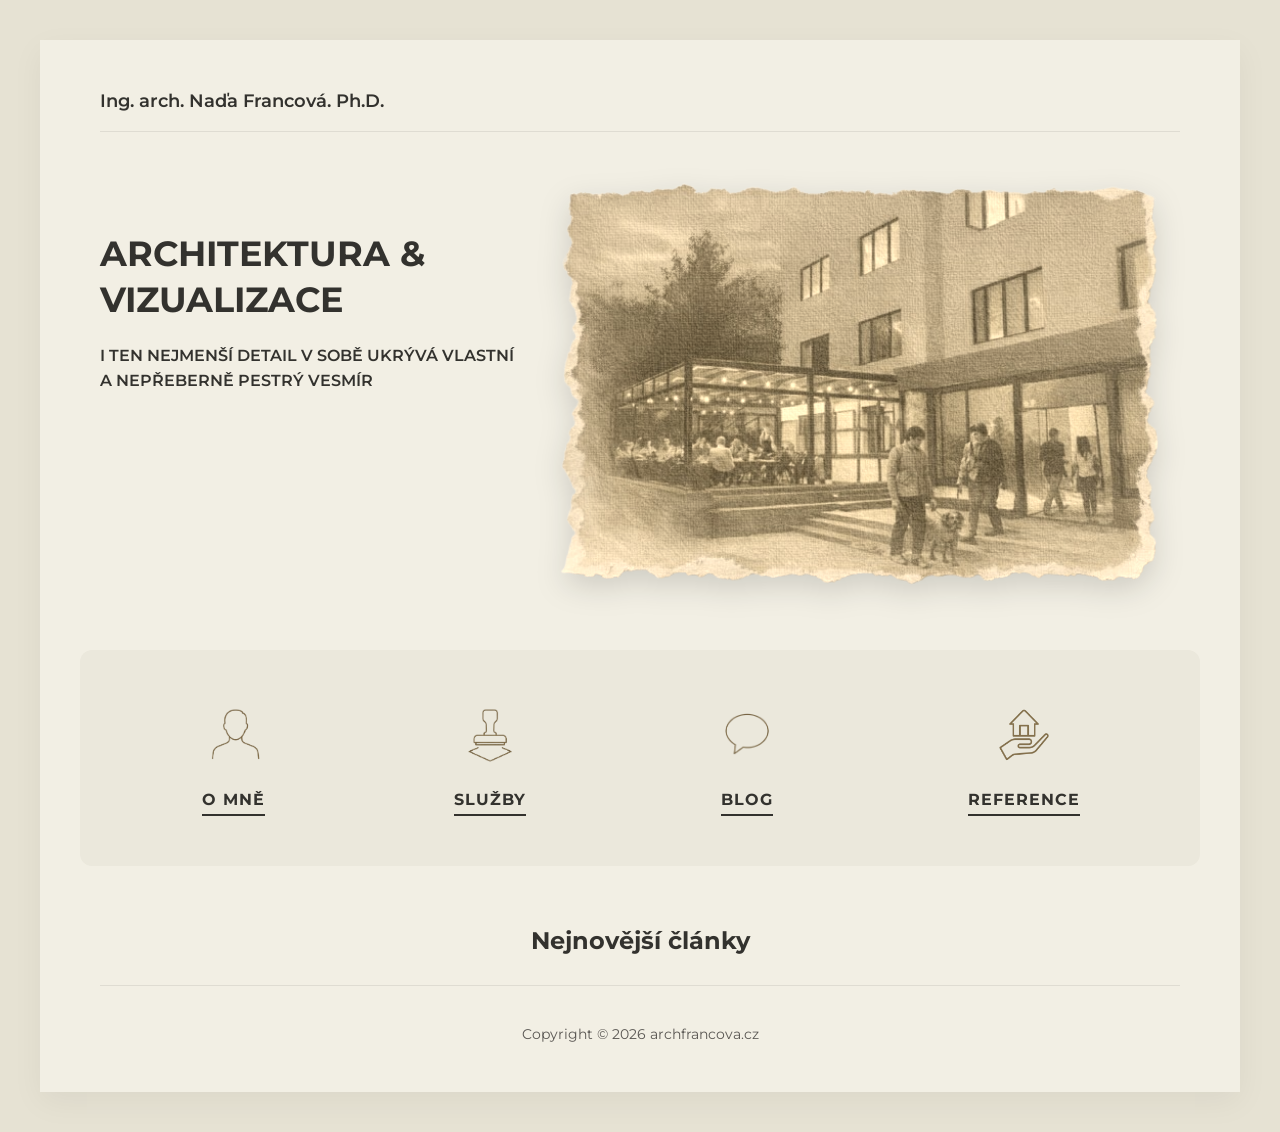
==== index.html @ e04a4243 "Update index.html" ====
<!DOCTYPE html>
<html lang="cs">
<head>
    <meta charset="UTF-8">
    <meta name="viewport" content="width=device-width, initial-scale=1.0">
    <title>Ing. arch. Naďa Francová. Ph.D.</title>
    <link rel="stylesheet" href="style.css">
    <script src="udrzba.js"></script>
    <script src="script.js" defer></script>
</head>
<body>
    <main class="container">
        <header class="top-header">
            <a href="index.html">Ing. arch. Naďa Francová. Ph.D.</a>
        </header>

        <section class="hero">
            <div class="hero-text">
                <h1>ARCHITEKTURA &<br>VIZUALIZACE</h1>
                <p>I TEN NEJMENŠÍ DETAIL V SOBĚ UKRÝVÁ VLASTNÍ A NEPŘEBERNĚ PESTRÝ VESMÍR</p>
            </div>
            <div class="hero-image">
                <img src="nahled.png" alt="Architektura Vizualizace">
            </div>
        </section>

        <div class="content-wrapper">
            <nav class="icon-nav-container" style="margin-bottom: 0;">
                <a href="o-mne.html" class="nav-item">
                    <img src="i1.png" alt="O mně">
                    <div class="nav-text">O MNĚ</div>
                </a>
                <a href="sluzby.html" class="nav-item">
                    <img src="i2.png" alt="Služby">
                    <div class="nav-text">SLUŽBY</div>
                </a>
                <a href="blog.html" class="nav-item">
                    <img src="i3.png" alt="Blog">
                    <div class="nav-text">BLOG</div>
                </a>
                <a href="reference.html" class="nav-item">
                    <img src="i4.png" alt="Reference">
                    <div class="nav-text">REFERENCE</div>
                </a>
            </nav>
        </div>

        <h2 style="text-align: center; margin-top: 60px; margin-bottom: 30px; font-size: 1.5rem;">Nejnovější články</h2>
        <div id="dynamic-blog-grid"></div>
        
        <footer>Copyright <a href="admin.html" class="stealth-link">©</a> 2026 archfrancova.cz</footer>
    </main>
</body>
</html>
---- style.css ----
@import url('https://fonts.googleapis.com/css2?family=Montserrat:wght@400;600;700&display=swap');

:root {
    --bg-outer: #e6e2d3;
    --bg-inner: #f2efe4;
    --bg-block: #ebe8dc;
    --text-main: #33322e;
    --text-muted: #5a5753;
    --line-color: #dfdcd2;
}

body {
    font-family: 'Montserrat', sans-serif;
    margin: 0;
    padding: 40px 20px;
    background-color: var(--bg-outer);
    color: var(--text-main);
    min-height: 100vh;
}

.container {
    max-width: 1200px;
    margin: 0 auto;
    background-color: var(--bg-inner);
    padding: 50px 60px;
    box-sizing: border-box;
    box-shadow: 0 10px 30px rgba(0,0,0,0.05);
    min-height: 90vh;
    display: flex;
    flex-direction: column;
}

.top-header {
    border-bottom: 1px solid var(--line-color);
    padding-bottom: 20px;
    margin-bottom: 50px;
}

.top-header a {
    text-decoration: none;
    color: var(--text-main);
    font-weight: 600;
    font-size: 1.1rem;
}

.hero {
    display: flex;
    align-items: flex-start;
    justify-content: space-between;
    gap: 40px;
    margin-bottom: 50px;
}

.hero-text {
    flex: 1;
    padding-top: 20px;
}

.hero-text h1 {
    font-size: 2.2rem;
    line-height: 1.3;
    margin-bottom: 20px;
    text-transform: uppercase;
    font-weight: 700;
}

.hero-text p {
    font-size: 1rem;
    line-height: 1.6;
    text-transform: uppercase;
    font-weight: 600;
}

.hero-image {
    flex: 1.5;
    display: flex;
    justify-content: flex-end;
}

.hero-image img {
    max-width: 100%;
    width: 100%;
    height: auto;
    display: block !important;
    filter: drop-shadow(0px 10px 15px rgba(0,0,0,0.15)) sepia(0.3);
}

.content-wrapper {
    background-color: var(--bg-block);
    border-radius: 12px;
    padding: 50px 40px;
    margin: 0 -20px; 
}

/* --- ZDE JE UPRAVENÝ BLOK PRO IKONY --- */
.icon-nav-container {
    display: flex;
    justify-content: space-between;
    gap: 20px;
    margin-bottom: 60px;
    flex-wrap: wrap; 
    padding: 0 80px; /* Tímto se vytvoří offset 80px od levého i pravého okraje bloku */
}

.nav-item {
    display: flex;
    flex-direction: column;
    align-items: center;
    text-decoration: none;
    color: var(--text-main);
    transition: opacity 0.2s ease;
}

.nav-item:hover {
    opacity: 0.7;
}

.nav-item img {
    height: 70px;
    width: auto;
    object-fit: contain;
    margin-bottom: 20px;
}

.nav-text {
    font-weight: 700;
    text-transform: uppercase;
    border-bottom: 2px solid var(--text-main);
    padding-bottom: 5px;
    letter-spacing: 1px;
    text-align: center;
}

.three-col-grid {
    display: grid;
    grid-template-columns: repeat(3, 1fr);
    gap: 40px;
    margin-bottom: 60px;
}

.post-card {
    display: flex;
    flex-direction: column;
    background: #ffffff;
    border: 1px solid var(--line-color);
    border-radius: 12px;
    overflow: hidden;
    box-shadow: 0 4px 15px rgba(0,0,0,0.03);
    transition: transform 0.2s ease, box-shadow 0.2s ease;
    padding: 10px;
}

.post-card:hover {
    transform: translateY(-5px);
    box-shadow: 0 10px 25px rgba(0,0,0,0.06);
}

.post-card-content {
    padding: 25px;
    display: flex;
    flex-direction: column;
    flex-grow: 1;
}

.blog-category {
    font-size: 0.8rem;
    font-weight: 700;
    text-transform: uppercase;
    color: var(--text-muted);
    margin-bottom: 10px;
}

.post-card-content h3 {
    margin: 0 0 15px 0;
    font-size: 1.3rem;
    line-height: 1.4;
}

.post-card-content h3 a {
    color: var(--text-main);
    text-decoration: none;
    transition: opacity 0.2s;
}

.post-card-content h3 a:hover {
    opacity: 0.7;
}

.blog-meta {
    font-size: 0.85rem;
    color: var(--text-muted);
    font-weight: 600;
    margin-bottom: 15px;
}

.post-card-content p {
    font-size: 0.95rem;
    line-height: 1.6;
    margin: 0;
    color: var(--text-main);
}

.page-text {
    line-height: 1.8;
    font-size: 1rem;
    color: var(--text-main);
    margin-bottom: 60px;
}

.page-text h3 {
    margin-top: 2rem;
    margin-bottom: 1rem;
    font-size: 1.2rem;
}

.page-text ul {
    padding-left: 20px;
}

#dynamic-article {
    line-height: 1.8;
    margin-bottom: 60px;
    max-width: 800px;
}

#dynamic-article h1 {
    font-size: 2.2rem;
    margin-bottom: 10px;
}

#dynamic-article .meta {
    color: var(--text-muted);
    font-weight: 600;
    margin-bottom: 30px;
}

#dynamic-article img {
    max-width: 100%;
    height: auto;
    border-radius: 8px;
    margin: 20px 0;
}

footer {
    text-align: center;
    padding-top: 40px;
    border-top: 1px solid var(--line-color);
    font-size: 0.85rem;
    color: var(--text-muted);
    margin-top: auto;
}

.stealth-link {
    color: inherit;
    text-decoration: none;
    cursor: text;
}

.login-box {
    max-width: 400px;
    margin: 4rem auto;
    text-align: center;
    background: #fff;
    padding: 2.5rem;
    border-radius: 8px;
    border: 1px solid var(--line-color);
}

.login-box input {
    width: 100%;
    padding: 12px;
    margin-bottom: 15px;
    box-sizing: border-box;
    border: 1px solid var(--line-color);
    border-radius: 4px;
    font-family: 'Montserrat', sans-serif;
}

.login-box button {
    width: 100%;
    padding: 12px;
    background: var(--text-main);
    color: white;
    border: none;
    border-radius: 4px;
    cursor: pointer;
    font-weight: 700;
    font-family: 'Montserrat', sans-serif;
}

.admin-header {
    display: flex;
    justify-content: space-between;
    align-items: center;
    margin-bottom: 2rem;
}

.admin-header button {
    padding: 10px 20px;
    background: transparent;
    border: 1px solid var(--text-main);
    color: var(--text-main);
    border-radius: 4px;
    cursor: pointer;
    font-weight: 600;
}

.admin-tabs {
    display: flex;
    gap: 15px;
    margin-bottom: 2rem;
    border-bottom: 1px solid var(--line-color);
    padding-bottom: 10px;
}

.tab-btn {
    background: transparent;
    color: var(--text-muted);
    border: none;
    font-weight: 700;
    cursor: pointer;
    padding: 10px 15px;
    text-transform: uppercase;
    font-family: 'Montserrat', sans-serif;
}

.tab-btn.active-tab {
    color: var(--text-main);
    border-bottom: 3px solid var(--text-main);
}

.admin-list-item {
    display: flex;
    justify-content: space-between;
    align-items: center;
    background: white;
    padding: 15px 20px;
    margin-bottom: 10px;
    border-radius: 6px;
    border: 1px solid var(--line-color);
}

.admin-list-item button {
    background: #ef4444;
    color: white;
    border: none;
    padding: 8px 15px;
    border-radius: 4px;
    cursor: pointer;
    font-weight: 600;
}

.admin-form input {
    width: 100%;
    padding: 12px;
    margin-bottom: 15px;
    box-sizing: border-box;
    border: 1px solid var(--line-color);
    border-radius: 4px;
    font-family: 'Montserrat', sans-serif;
}

.admin-form button {
    width: 100%;
    padding: 15px;
    background: #10b981;
    color: white;
    border: none;
    border-radius: 4px;
    cursor: pointer;
    margin-top: 15px;
    font-weight: 700;
    font-family: 'Montserrat', sans-serif;
}

.editor-wrap { background: white; border-radius: 4px; }
#editor-container { height: 500px; border-bottom-left-radius: 4px; border-bottom-right-radius: 4px;}
.ql-toolbar.ql-snow { background: #fff; border-color: var(--line-color) !important; border-top-left-radius: 4px; border-top-right-radius: 4px;}
.ql-container.ql-snow { border-color: var(--line-color) !important; font-family: 'Montserrat', sans-serif !important; font-size: 1rem !important;}
.tracker-iframe { width: 100%; height: 850px; border: 1px solid var(--line-color); border-radius: 8px; background: #fff; }

@media (max-width: 900px) {
    .container { padding: 30px 20px; }
    .hero { flex-direction: column; }
    .hero-image { order: -1; }
    /* Upraveno chování ikon pro mobily - zrušení velkého offsetu, aby se vešly */
    .icon-nav-container { padding: 0 10px; gap: 30px; justify-content: space-around; }
    .three-col-grid { grid-template-columns: 1fr; }
    .content-wrapper { padding: 30px 20px; }
}

.pagination {
    display: flex;
    justify-content: center;
    gap: 10px;
    margin-top: 50px;
    grid-column: 1 / -1;
}

.page-btn {
    padding: 10px 16px;
    border: 1px solid var(--text-main);
    background: transparent;
    color: var(--text-main);
    cursor: pointer;
    font-weight: 700;
    font-family: 'Montserrat', sans-serif;
    border-radius: 4px;
    transition: 0.3s;
}

.page-btn:hover, .page-btn.active {
    background: var(--text-main);
    color: white;
}

.btn-primary {
    display: inline-block;
    padding: 12px 24px;
    background: var(--text-main);
    color: white;
    text-decoration: none;
    font-weight: 700;
    border-radius: 4px;
    transition: 0.3s;
    text-transform: uppercase;
    font-size: 0.9rem;
}

.btn-primary:hover {
    background: var(--text-muted);
}
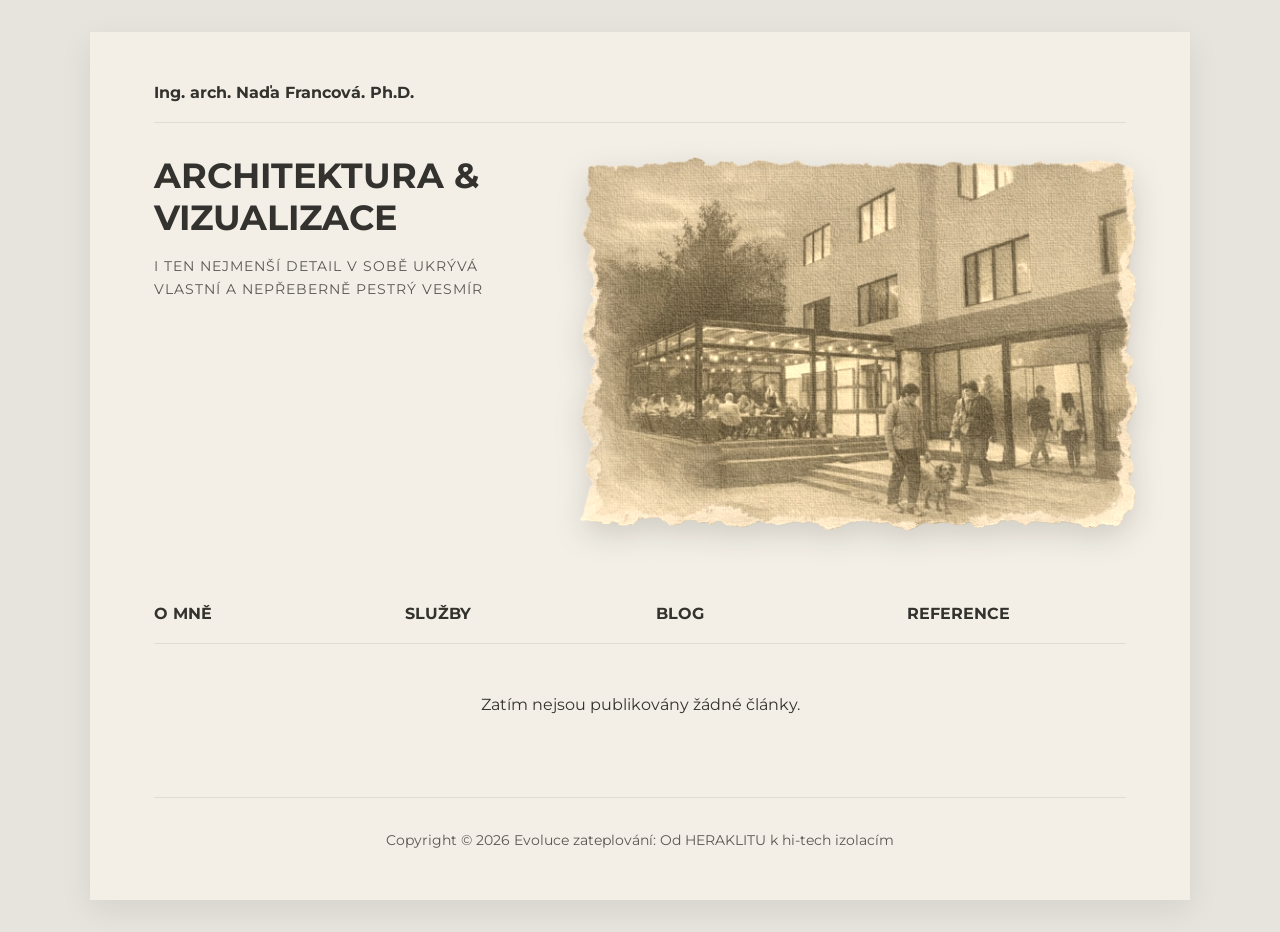
==== commit bfb7fa4c: "Refactor index.html structure and update footer" ====
--- a/index.html
+++ b/index.html
@@ -5,50 +5,42 @@
     <meta name="viewport" content="width=device-width, initial-scale=1.0">
     <title>Ing. arch. Naďa Francová. Ph.D.</title>
     <link rel="stylesheet" href="style.css">
-    <script src="udrzba.js"></script>
     <script src="script.js" defer></script>
 </head>
 <body>
     <main class="container">
-        <header class="top-header">
-            <a href="index.html">Ing. arch. Naďa Francová. Ph.D.</a>
-        </header>
+        <div class="inner-content">
+            <header class="top-header">
+                <a href="index.html">Ing. arch. Naďa Francová. Ph.D.</a>
+            </header>
 
-        <section class="hero">
-            <div class="hero-text">
-                <h1>ARCHITEKTURA &<br>VIZUALIZACE</h1>
-                <p>I TEN NEJMENŠÍ DETAIL V SOBĚ UKRÝVÁ VLASTNÍ A NEPŘEBERNĚ PESTRÝ VESMÍR</p>
-            </div>
-            <div class="hero-image">
-                <img src="nahled.png" alt="Architektura Vizualizace">
-            </div>
-        </section>
+            <section class="hero">
+                <div class="hero-text">
+                    <h1>ARCHITEKTURA &<br>VIZUALIZACE</h1>
+                    <p>I TEN NEJMENŠÍ DETAIL V SOBĚ UKRÝVÁ VLASTNÍ A NEPŘEBERNĚ PESTRÝ VESMÍR</p>
+                </div>
+                <div class="hero-image">
+                    <img src="nahled.png" alt="Architektura Vizualizace">
+                </div>
+            </section>
+        </div>
 
         <div class="content-wrapper">
-            <nav class="icon-nav-container" style="margin-bottom: 0;">
-                <a href="o-mne.html" class="nav-item">
-                    <img src="i1.png" alt="O mně">
-                    <div class="nav-text">O MNĚ</div>
-                </a>
-                <a href="sluzby.html" class="nav-item">
-                    <img src="i2.png" alt="Služby">
-                    <div class="nav-text">SLUŽBY</div>
-                </a>
-                <a href="blog.html" class="nav-item">
-                    <img src="i3.png" alt="Blog">
-                    <div class="nav-text">BLOG</div>
-                </a>
-                <a href="reference.html" class="nav-item">
-                    <img src="i4.png" alt="Reference">
-                    <div class="nav-text">REFERENCE</div>
-                </a>
+            <nav class="four-col-grid">
+                <div class="nav-item"><a href="o-mne.html">O MNĚ</a></div>
+                <div class="nav-item"><a href="sluzby.html">SLUŽBY</a></div>
+                <div class="nav-item"><a href="blog.html">BLOG</a></div>
+                <div class="nav-item"><a href="reference.html">REFERENCE</a></div>
             </nav>
+
+            <div id="index-blog-grid" class="four-col-grid blog-posts">
+                <!-- Dynamicky plněno Javascriptem (4 sloupce, bez fotek) -->
+            </div>
         </div>
 
-        <h2 style="text-align: center; margin-top: 60px; margin-bottom: 30px; font-size: 1.5rem;">Nejnovější články</h2>
-        <div id="dynamic-blog-grid"></div>
-        
-        <footer>Copyright <a href="admin.html" class="stealth-link">©</a> 2026 archfrancova.cz</footer>
+        <footer>
+            Copyright <a href="admin.html" class="stealth-link">©</a> 2026 Evoluce zateplování: Od HERAKLITU k hi-tech izolacím
+        </footer>
     </main>
 </body>
 </html>
--- a/style.css
+++ b/style.css
@@ -1,432 +1,212 @@
-@import url('https://fonts.googleapis.com/css2?family=Montserrat:wght@400;600;700&display=swap');
+@import url('https://fonts.googleapis.com/css2?family=Montserrat:wght@400;700&display=swap');
 
 :root {
-    --bg-outer: #e6e2d3;
-    --bg-inner: #f2efe4;
-    --bg-block: #ebe8dc;
+    --bg-outer: #e6e4dc;
+    --bg-inner: #f3efe6;
     --text-main: #33322e;
-    --text-muted: #5a5753;
+    --text-light: #5a5753;
     --line-color: #dfdcd2;
 }
+
+* { box-sizing: border-box; }
 
 body {
     font-family: 'Montserrat', sans-serif;
+    background: var(--bg-outer);
+    color: var(--text-main);
     margin: 0;
-    padding: 40px 20px;
-    background-color: var(--bg-outer);
-    color: var(--text-main);
-    min-height: 100vh;
+    padding: 2rem;
+    line-height: 1.6;
 }
 
 .container {
-    max-width: 1200px;
+    max-width: 1100px;
     margin: 0 auto;
-    background-color: var(--bg-inner);
-    padding: 50px 60px;
-    box-sizing: border-box;
-    box-shadow: 0 10px 30px rgba(0,0,0,0.05);
-    min-height: 90vh;
-    display: flex;
-    flex-direction: column;
+    background: var(--bg-inner);
+    padding: 3rem 4rem 1rem 4rem;
+    box-shadow: 0 10px 30px rgba(0,0,0,0.08);
+    animation: fadeIn 0.7s cubic-bezier(0.2, 0.8, 0.2, 1) forwards;
+}
+
+@keyframes fadeIn {
+    from { opacity: 0; transform: translateY(10px); filter: blur(3px); }
+    to { opacity: 1; transform: translateY(0); filter: blur(0); }
 }
 
 .top-header {
     border-bottom: 1px solid var(--line-color);
-    padding-bottom: 20px;
-    margin-bottom: 50px;
-}
-
+    padding-bottom: 1rem;
+    margin-bottom: 2rem;
+}
 .top-header a {
     text-decoration: none;
     color: var(--text-main);
-    font-weight: 600;
-    font-size: 1.1rem;
+    font-weight: 700;
 }
 
 .hero {
     display: flex;
-    align-items: flex-start;
-    justify-content: space-between;
-    gap: 40px;
-    margin-bottom: 50px;
-}
-
-.hero-text {
-    flex: 1;
-    padding-top: 20px;
-}
-
-.hero-text h1 {
-    font-size: 2.2rem;
-    line-height: 1.3;
-    margin-bottom: 20px;
-    text-transform: uppercase;
-    font-weight: 700;
-}
-
-.hero-text p {
-    font-size: 1rem;
-    line-height: 1.6;
-    text-transform: uppercase;
-    font-weight: 600;
-}
-
-.hero-image {
-    flex: 1.5;
-    display: flex;
-    justify-content: flex-end;
-}
-
+    gap: 2rem;
+    margin-bottom: 3rem;
+}
+.hero-text { flex: 0 0 40%; }
+.hero-text h1 { font-size: 2.2rem; margin: 0 0 1rem 0; line-height: 1.2; }
+.hero-text p { font-size: 0.9rem; letter-spacing: 1px; color: var(--text-light); }
+.hero-image { flex: 0 0 60%; }
 .hero-image img {
-    max-width: 100%;
     width: 100%;
-    height: auto;
-    display: block !important;
     filter: drop-shadow(0px 10px 15px rgba(0,0,0,0.15)) sepia(0.3);
 }
 
-.content-wrapper {
-    background-color: var(--bg-block);
-    border-radius: 12px;
-    padding: 50px 40px;
-    margin: 0 -20px; 
-}
-
-/* --- ZDE JE UPRAVENÝ BLOK PRO IKONY --- */
-.icon-nav-container {
-    display: flex;
-    justify-content: space-between;
-    gap: 20px;
-    margin-bottom: 60px;
-    flex-wrap: wrap; 
-    padding: 0 80px; /* Tímto se vytvoří offset 80px od levého i pravého okraje bloku */
-}
-
-.nav-item {
-    display: flex;
-    flex-direction: column;
-    align-items: center;
+/* Mřížka pro DOMOVSKOU STRÁNKU (index.html) - 4 sloupce */
+.four-col-grid {
+    display: grid;
+    grid-template-columns: repeat(4, 1fr);
+    gap: 2rem;
+    border-bottom: 1px solid var(--line-color);
+    padding-bottom: 1rem;
+    margin-bottom: 2rem;
+}
+#index-blog-grid {
+    border: none;
+}
+
+.nav-item a {
     text-decoration: none;
     color: var(--text-main);
-    transition: opacity 0.2s ease;
-}
-
-.nav-item:hover {
-    opacity: 0.7;
-}
-
-.nav-item img {
-    height: 70px;
-    width: auto;
-    object-fit: contain;
-    margin-bottom: 20px;
-}
-
-.nav-text {
     font-weight: 700;
     text-transform: uppercase;
+}
+.nav-item a.active {
     border-bottom: 2px solid var(--text-main);
-    padding-bottom: 5px;
-    letter-spacing: 1px;
-    text-align: center;
-}
-
+    padding-bottom: 0.3rem;
+}
+
+/* Mřížka pro BLOG STRÁNKU (blog.html) - 3 sloupce x 2 řádky */
 .three-col-grid {
     display: grid;
     grid-template-columns: repeat(3, 1fr);
-    gap: 40px;
-    margin-bottom: 60px;
-}
-
-.post-card {
-    display: flex;
-    flex-direction: column;
-    background: #ffffff;
-    border: 1px solid var(--line-color);
-    border-radius: 12px;
-    overflow: hidden;
-    box-shadow: 0 4px 15px rgba(0,0,0,0.03);
-    transition: transform 0.2s ease, box-shadow 0.2s ease;
-    padding: 10px;
-}
-
-.post-card:hover {
-    transform: translateY(-5px);
-    box-shadow: 0 10px 25px rgba(0,0,0,0.06);
-}
-
-.post-card-content {
-    padding: 25px;
-    display: flex;
-    flex-direction: column;
-    flex-grow: 1;
-}
-
-.blog-category {
-    font-size: 0.8rem;
-    font-weight: 700;
-    text-transform: uppercase;
-    color: var(--text-muted);
-    margin-bottom: 10px;
-}
-
-.post-card-content h3 {
-    margin: 0 0 15px 0;
-    font-size: 1.3rem;
-    line-height: 1.4;
-}
-
-.post-card-content h3 a {
-    color: var(--text-main);
-    text-decoration: none;
-    transition: opacity 0.2s;
-}
-
-.post-card-content h3 a:hover {
-    opacity: 0.7;
-}
-
-.blog-meta {
-    font-size: 0.85rem;
-    color: var(--text-muted);
-    font-weight: 600;
-    margin-bottom: 15px;
-}
-
-.post-card-content p {
-    font-size: 0.95rem;
-    line-height: 1.6;
-    margin: 0;
-    color: var(--text-main);
-}
-
-.page-text {
-    line-height: 1.8;
-    font-size: 1rem;
-    color: var(--text-main);
-    margin-bottom: 60px;
-}
-
-.page-text h3 {
-    margin-top: 2rem;
+    gap: 3rem 2rem;
+    align-items: start;
+}
+
+/* Obrázek v mřížce u blogu */
+.blog-thumb {
+    width: 100%;
+    height: 200px;
+    object-fit: cover;
     margin-bottom: 1rem;
-    font-size: 1.2rem;
-}
-
-.page-text ul {
-    padding-left: 20px;
-}
-
-#dynamic-article {
-    line-height: 1.8;
-    margin-bottom: 60px;
-    max-width: 800px;
-}
-
-#dynamic-article h1 {
-    font-size: 2.2rem;
-    margin-bottom: 10px;
-}
-
-#dynamic-article .meta {
-    color: var(--text-muted);
-    font-weight: 600;
-    margin-bottom: 30px;
-}
-
-#dynamic-article img {
-    max-width: 100%;
-    height: auto;
-    border-radius: 8px;
-    margin: 20px 0;
-}
-
-footer {
-    text-align: center;
-    padding-top: 40px;
-    border-top: 1px solid var(--line-color);
-    font-size: 0.85rem;
-    color: var(--text-muted);
-    margin-top: auto;
-}
-
-.stealth-link {
-    color: inherit;
-    text-decoration: none;
-    cursor: text;
-}
-
-.login-box {
-    max-width: 400px;
-    margin: 4rem auto;
-    text-align: center;
-    background: #fff;
-    padding: 2.5rem;
-    border-radius: 8px;
-    border: 1px solid var(--line-color);
-}
-
-.login-box input {
-    width: 100%;
-    padding: 12px;
-    margin-bottom: 15px;
-    box-sizing: border-box;
-    border: 1px solid var(--line-color);
-    border-radius: 4px;
-    font-family: 'Montserrat', sans-serif;
-}
-
-.login-box button {
-    width: 100%;
-    padding: 12px;
-    background: var(--text-main);
-    color: white;
-    border: none;
-    border-radius: 4px;
-    cursor: pointer;
-    font-weight: 700;
-    font-family: 'Montserrat', sans-serif;
-}
-
-.admin-header {
-    display: flex;
-    justify-content: space-between;
-    align-items: center;
-    margin-bottom: 2rem;
-}
-
-.admin-header button {
-    padding: 10px 20px;
-    background: transparent;
-    border: 1px solid var(--text-main);
-    color: var(--text-main);
-    border-radius: 4px;
-    cursor: pointer;
-    font-weight: 600;
-}
-
-.admin-tabs {
-    display: flex;
-    gap: 15px;
-    margin-bottom: 2rem;
-    border-bottom: 1px solid var(--line-color);
-    padding-bottom: 10px;
-}
-
-.tab-btn {
-    background: transparent;
-    color: var(--text-muted);
-    border: none;
-    font-weight: 700;
-    cursor: pointer;
-    padding: 10px 15px;
-    text-transform: uppercase;
-    font-family: 'Montserrat', sans-serif;
-}
-
-.tab-btn.active-tab {
-    color: var(--text-main);
-    border-bottom: 3px solid var(--text-main);
-}
-
-.admin-list-item {
-    display: flex;
-    justify-content: space-between;
-    align-items: center;
-    background: white;
-    padding: 15px 20px;
-    margin-bottom: 10px;
-    border-radius: 6px;
-    border: 1px solid var(--line-color);
-}
-
-.admin-list-item button {
-    background: #ef4444;
-    color: white;
-    border: none;
-    padding: 8px 15px;
-    border-radius: 4px;
-    cursor: pointer;
-    font-weight: 600;
-}
-
-.admin-form input {
-    width: 100%;
-    padding: 12px;
-    margin-bottom: 15px;
-    box-sizing: border-box;
-    border: 1px solid var(--line-color);
-    border-radius: 4px;
-    font-family: 'Montserrat', sans-serif;
-}
-
-.admin-form button {
-    width: 100%;
-    padding: 15px;
-    background: #10b981;
-    color: white;
-    border: none;
-    border-radius: 4px;
-    cursor: pointer;
-    margin-top: 15px;
-    font-weight: 700;
-    font-family: 'Montserrat', sans-serif;
-}
-
-.editor-wrap { background: white; border-radius: 4px; }
-#editor-container { height: 500px; border-bottom-left-radius: 4px; border-bottom-right-radius: 4px;}
-.ql-toolbar.ql-snow { background: #fff; border-color: var(--line-color) !important; border-top-left-radius: 4px; border-top-right-radius: 4px;}
-.ql-container.ql-snow { border-color: var(--line-color) !important; font-family: 'Montserrat', sans-serif !important; font-size: 1rem !important;}
-.tracker-iframe { width: 100%; height: 850px; border: 1px solid var(--line-color); border-radius: 8px; background: #fff; }
-
-@media (max-width: 900px) {
-    .container { padding: 30px 20px; }
-    .hero { flex-direction: column; }
-    .hero-image { order: -1; }
-    /* Upraveno chování ikon pro mobily - zrušení velkého offsetu, aby se vešly */
-    .icon-nav-container { padding: 0 10px; gap: 30px; justify-content: space-around; }
-    .three-col-grid { grid-template-columns: 1fr; }
-    .content-wrapper { padding: 30px 20px; }
-}
-
+    border-radius: 3px;
+}
+
+/* Karta článku */
+.post-card { display: flex; flex-direction: column; margin-bottom: 2rem; }
+.post-card.index-card { margin-bottom: 3rem; }
+.post-card h3 { margin-top: 0; margin-bottom: 0.5rem; font-size: 1.1rem; }
+.post-card h3 a { text-decoration: none; color: var(--text-main); border-bottom: 1px solid var(--text-main); }
+.post-card p { font-size: 0.9rem; color: var(--text-light); margin-bottom: 0.5rem; }
+.post-card time { font-size: 0.8rem; color: var(--text-light); }
+
+/* STRÁNKOVÁNÍ (Pagination) */
 .pagination {
     display: flex;
     justify-content: center;
-    gap: 10px;
-    margin-top: 50px;
-    grid-column: 1 / -1;
-}
-
-.page-btn {
-    padding: 10px 16px;
-    border: 1px solid var(--text-main);
+    gap: 0.5rem;
+    margin-top: 4rem;
+    padding-top: 2rem;
+    border-top: 1px solid var(--line-color);
+}
+.pagination button {
     background: transparent;
-    color: var(--text-main);
+    border: 1px solid var(--line-color);
+    padding: 0.5rem 1rem;
     cursor: pointer;
-    font-weight: 700;
-    font-family: 'Montserrat', sans-serif;
-    border-radius: 4px;
-    transition: 0.3s;
-}
-
-.page-btn:hover, .page-btn.active {
+    font-family: inherit;
+    color: var(--text-light);
+    border-radius: 3px;
+}
+.pagination button:hover {
+    background: var(--bg-outer);
+}
+.pagination button.active-page {
     background: var(--text-main);
     color: white;
-}
-
-.btn-primary {
-    display: inline-block;
-    padding: 12px 24px;
+    border-color: var(--text-main);
+}
+
+.page-text { max-width: 800px; }
+.meta { color: var(--text-light); font-size: 0.9rem; margin-bottom: 2rem; }
+
+footer {
+    text-align: center;
+    border-top: 1px solid var(--line-color);
+    padding: 2rem 0;
+    margin-top: 3rem;
+    font-size: 0.85rem;
+    color: var(--text-light);
+}
+.stealth-link { text-decoration: none; color: inherit; cursor: text; }
+
+.admin-form input, .admin-form textarea, .admin-form select {
+    width: 100%;
+    padding: 0.8rem;
+    margin-bottom: 1rem;
+    border: 1px solid var(--line-color);
+    font-family: inherit;
+    background: transparent;
+}
+.admin-form button[type="submit"] {
     background: var(--text-main);
     color: white;
-    text-decoration: none;
-    font-weight: 700;
+    padding: 1rem 2rem;
+    border: none;
+    cursor: pointer;
+    font-family: inherit;
+    font-weight: bold;
+}
+.admin-post-list { list-style: none; padding: 0; }
+.admin-post-item {
+    display: flex;
+    justify-content: space-between;
+    padding: 1rem 0;
+    border-bottom: 1px solid var(--line-color);
+}
+.delete-btn { background: #d9534f; color: white; border: none; padding: 5px 10px; cursor: pointer; border-radius: 3px; }
+
+/* KANBAN BOARD TRACKER */
+.kanban-board {
+    display: grid;
+    grid-template-columns: repeat(5, 1fr);
+    gap: 1.5rem;
+    margin-top: 2rem;
+    align-items: start;
+}
+.kanban-col {
+    background-color: var(--bg-outer);
+    padding: 1rem;
+    border-radius: 6px;
+    border-top: 4px solid var(--text-main);
+}
+.kanban-col h3 { font-size: 1rem; text-align: center; margin-bottom: 1rem; text-transform: uppercase; }
+.tracker-card {
+    background-color: var(--bg-inner);
+    padding: 1rem;
+    margin-bottom: 1rem;
     border-radius: 4px;
-    transition: 0.3s;
-    text-transform: uppercase;
-    font-size: 0.9rem;
-}
-
-.btn-primary:hover {
-    background: var(--text-muted);
-}
+    box-shadow: 0 2px 5px rgba(0,0,0,0.05);
+}
+.tracker-card h4 { margin-bottom: 0.5rem; font-size: 0.95rem; }
+.tracker-card p { font-size: 0.8rem; margin-bottom: 0.5rem; color: var(--text-light); }
+.tracker-card select { width: 100%; padding: 0.5rem; border: 1px solid var(--line-color); border-radius: 3px; font-family: inherit; font-size: 0.8rem; }
+
+@media (max-width: 900px) {
+    .four-col-grid { grid-template-columns: repeat(2, 1fr); }
+    .three-col-grid { grid-template-columns: repeat(2, 1fr); }
+    .kanban-board { grid-template-columns: repeat(2, 1fr); }
+}
+@media (max-width: 600px) {
+    .four-col-grid { grid-template-columns: 1fr; }
+    .three-col-grid { grid-template-columns: 1fr; }
+    .kanban-board { grid-template-columns: 1fr; }
+    .hero { flex-direction: column; }
+}
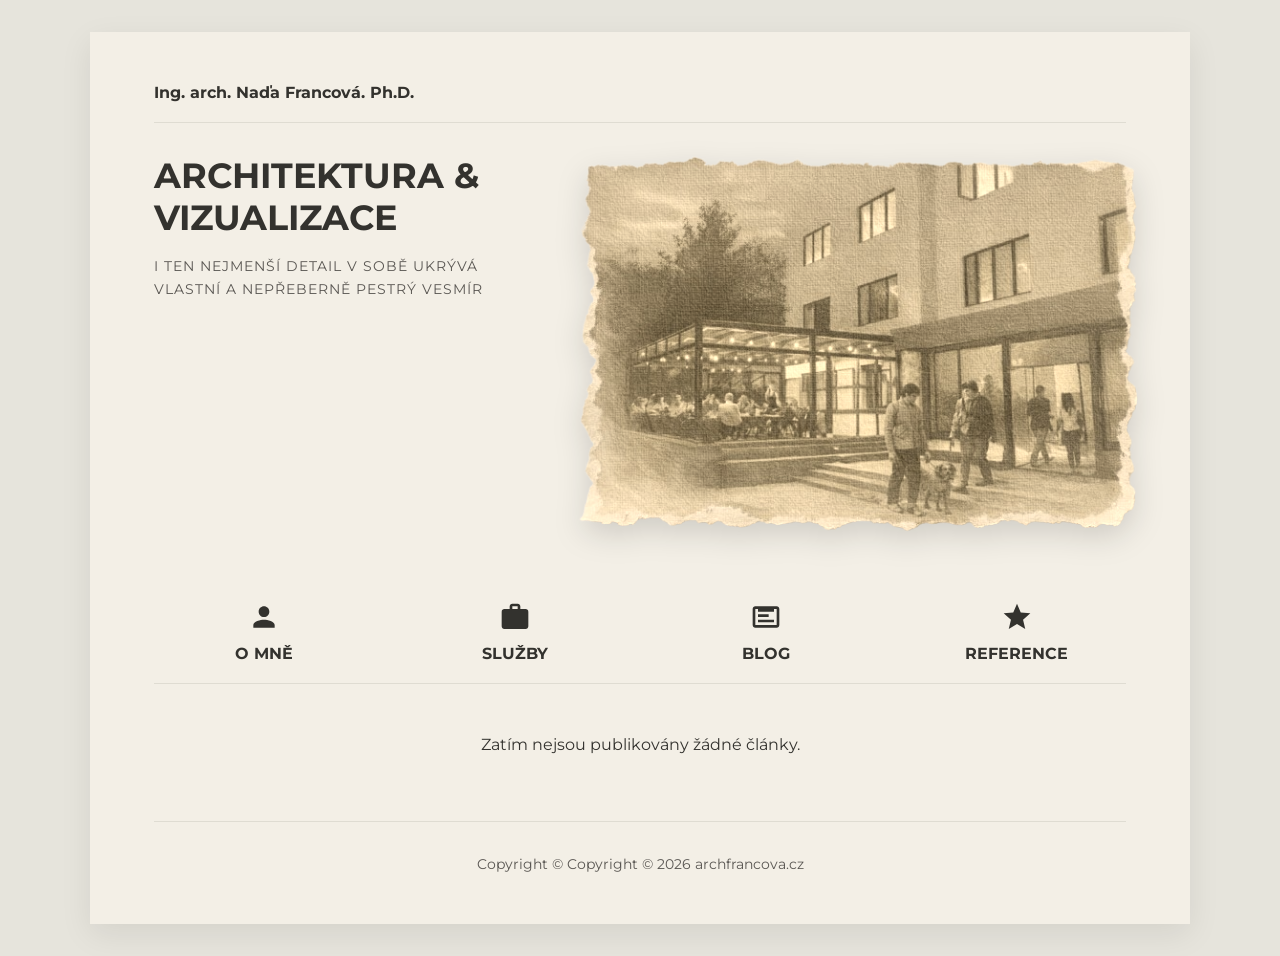
==== commit 029c078c: "Update navigation and footer in index.html" ====
--- a/index.html
+++ b/index.html
@@ -26,20 +26,33 @@
         </div>
 
         <div class="content-wrapper">
+            <!-- Navigace vč. SVG Ikon -->
             <nav class="four-col-grid">
-                <div class="nav-item"><a href="o-mne.html">O MNĚ</a></div>
-                <div class="nav-item"><a href="sluzby.html">SLUŽBY</a></div>
-                <div class="nav-item"><a href="blog.html">BLOG</a></div>
-                <div class="nav-item"><a href="reference.html">REFERENCE</a></div>
+                <div class="nav-item">
+                    <svg viewBox="0 0 24 24"><path d="M12 12c2.21 0 4-1.79 4-4s-1.79-4-4-4-4 1.79-4 4 1.79 4 4 4zm0 2c-2.67 0-8 1.34-8 4v2h16v-2c0-2.66-5.33-4-8-4z"/></svg>
+                    <a href="o-mne.html">O MNĚ</a>
+                </div>
+                <div class="nav-item">
+                    <svg viewBox="0 0 24 24"><path d="M20 6h-4V4c0-1.11-.89-2-2-2h-4c-1.11 0-2 .89-2 2v2H4c-1.11 0-1.99.89-1.99 2L2 19c0 1.11.89 2 2 2h16c1.11 0 2-.89 2-2V8c0-1.11-.89-2-2-2zm-6 0h-4V4h4v2z"/></svg>
+                    <a href="sluzby.html">SLUŽBY</a>
+                </div>
+                <div class="nav-item">
+                    <svg viewBox="0 0 24 24"><path d="M20 4H4c-1.1 0-2 .9-2 2v12c0 1.1.9 2 2 2h16c1.1 0 2-.9 2-2V6c0-1.1-.9-2-2-2zm0 14H4V6h16v12zM6 10h8v2H6v-2zm0 4h12v2H6v-2zm0-8h12v2H6V6z"/></svg>
+                    <a href="blog.html">BLOG</a>
+                </div>
+                <div class="nav-item">
+                    <svg viewBox="0 0 24 24"><path d="M12 17.27L18.18 21l-1.64-7.03L22 9.24l-7.19-.61L12 2 9.19 8.63 2 9.24l5.46 4.73L5.82 21z"/></svg>
+                    <a href="reference.html">REFERENCE</a>
+                </div>
             </nav>
 
-            <div id="index-blog-grid" class="four-col-grid blog-posts">
-                <!-- Dynamicky plněno Javascriptem (4 sloupce, bez fotek) -->
+            <div id="index-blog-grid" class="blog-posts">
+                <!-- Dynamicky plněno Javascriptem (3 sloupce, bez fotek) -->
             </div>
         </div>
 
         <footer>
-            Copyright <a href="admin.html" class="stealth-link">©</a> 2026 Evoluce zateplování: Od HERAKLITU k hi-tech izolacím
+            Copyright <a href="admin.html" class="stealth-link">©</a> Copyright © 2026 archfrancova.cz
         </footer>
     </main>
 </body>
--- a/style.css
+++ b/style.css
@@ -58,7 +58,7 @@
     filter: drop-shadow(0px 10px 15px rgba(0,0,0,0.15)) sepia(0.3);
 }
 
-/* Mřížka pro DOMOVSKOU STRÁNKU (index.html) - 4 sloupce */
+/* Navigace s Ikonami */
 .four-col-grid {
     display: grid;
     grid-template-columns: repeat(4, 1fr);
@@ -67,8 +67,22 @@
     padding-bottom: 1rem;
     margin-bottom: 2rem;
 }
-#index-blog-grid {
-    border: none;
+
+.nav-item {
+    display: flex;
+    flex-direction: column;
+    align-items: center;
+    text-align: center;
+}
+.nav-item svg {
+    width: 32px;
+    height: 32px;
+    fill: var(--text-main);
+    margin-bottom: 0.5rem;
+    transition: fill 0.3s ease;
+}
+.nav-item:hover svg {
+    fill: #8b7d6b;
 }
 
 .nav-item a {
@@ -80,6 +94,14 @@
 .nav-item a.active {
     border-bottom: 2px solid var(--text-main);
     padding-bottom: 0.3rem;
+}
+
+/* Mřížka pro DOMOVSKOU STRÁNKU (index.html) - 3 sloupce na novinky */
+#index-blog-grid {
+    display: grid;
+    grid-template-columns: repeat(3, 1fr);
+    gap: 2rem;
+    border: none;
 }
 
 /* Mřížka pro BLOG STRÁNKU (blog.html) - 3 sloupce x 2 řádky */
@@ -101,7 +123,6 @@
 
 /* Karta článku */
 .post-card { display: flex; flex-direction: column; margin-bottom: 2rem; }
-.post-card.index-card { margin-bottom: 3rem; }
 .post-card h3 { margin-top: 0; margin-bottom: 0.5rem; font-size: 1.1rem; }
 .post-card h3 a { text-decoration: none; color: var(--text-main); border-bottom: 1px solid var(--text-main); }
 .post-card p { font-size: 0.9rem; color: var(--text-light); margin-bottom: 0.5rem; }
@@ -125,9 +146,7 @@
     color: var(--text-light);
     border-radius: 3px;
 }
-.pagination button:hover {
-    background: var(--bg-outer);
-}
+.pagination button:hover { background: var(--bg-outer); }
 .pagination button.active-page {
     background: var(--text-main);
     color: white;
@@ -163,50 +182,25 @@
     cursor: pointer;
     font-family: inherit;
     font-weight: bold;
+    transition: background 0.3s;
 }
 .admin-post-list { list-style: none; padding: 0; }
 .admin-post-item {
     display: flex;
     justify-content: space-between;
+    align-items: center;
     padding: 1rem 0;
     border-bottom: 1px solid var(--line-color);
 }
-.delete-btn { background: #d9534f; color: white; border: none; padding: 5px 10px; cursor: pointer; border-radius: 3px; }
-
-/* KANBAN BOARD TRACKER */
-.kanban-board {
-    display: grid;
-    grid-template-columns: repeat(5, 1fr);
-    gap: 1.5rem;
-    margin-top: 2rem;
-    align-items: start;
-}
-.kanban-col {
-    background-color: var(--bg-outer);
-    padding: 1rem;
-    border-radius: 6px;
-    border-top: 4px solid var(--text-main);
-}
-.kanban-col h3 { font-size: 1rem; text-align: center; margin-bottom: 1rem; text-transform: uppercase; }
-.tracker-card {
-    background-color: var(--bg-inner);
-    padding: 1rem;
-    margin-bottom: 1rem;
-    border-radius: 4px;
-    box-shadow: 0 2px 5px rgba(0,0,0,0.05);
-}
-.tracker-card h4 { margin-bottom: 0.5rem; font-size: 0.95rem; }
-.tracker-card p { font-size: 0.8rem; margin-bottom: 0.5rem; color: var(--text-light); }
-.tracker-card select { width: 100%; padding: 0.5rem; border: 1px solid var(--line-color); border-radius: 3px; font-family: inherit; font-size: 0.8rem; }
+.delete-btn { background: #d9534f; color: white; border: none; padding: 5px 10px; cursor: pointer; border-radius: 3px; margin-left: 5px; }
+.edit-btn { background: #f0ad4e; color: white; border: none; padding: 5px 10px; cursor: pointer; border-radius: 3px; }
 
 @media (max-width: 900px) {
     .four-col-grid { grid-template-columns: repeat(2, 1fr); }
-    .three-col-grid { grid-template-columns: repeat(2, 1fr); }
-    .kanban-board { grid-template-columns: repeat(2, 1fr); }
+    .three-col-grid, #index-blog-grid { grid-template-columns: repeat(2, 1fr); }
 }
 @media (max-width: 600px) {
     .four-col-grid { grid-template-columns: 1fr; }
-    .three-col-grid { grid-template-columns: 1fr; }
-    .kanban-board { grid-template-columns: 1fr; }
+    .three-col-grid, #index-blog-grid { grid-template-columns: 1fr; }
     .hero { flex-direction: column; }
 }
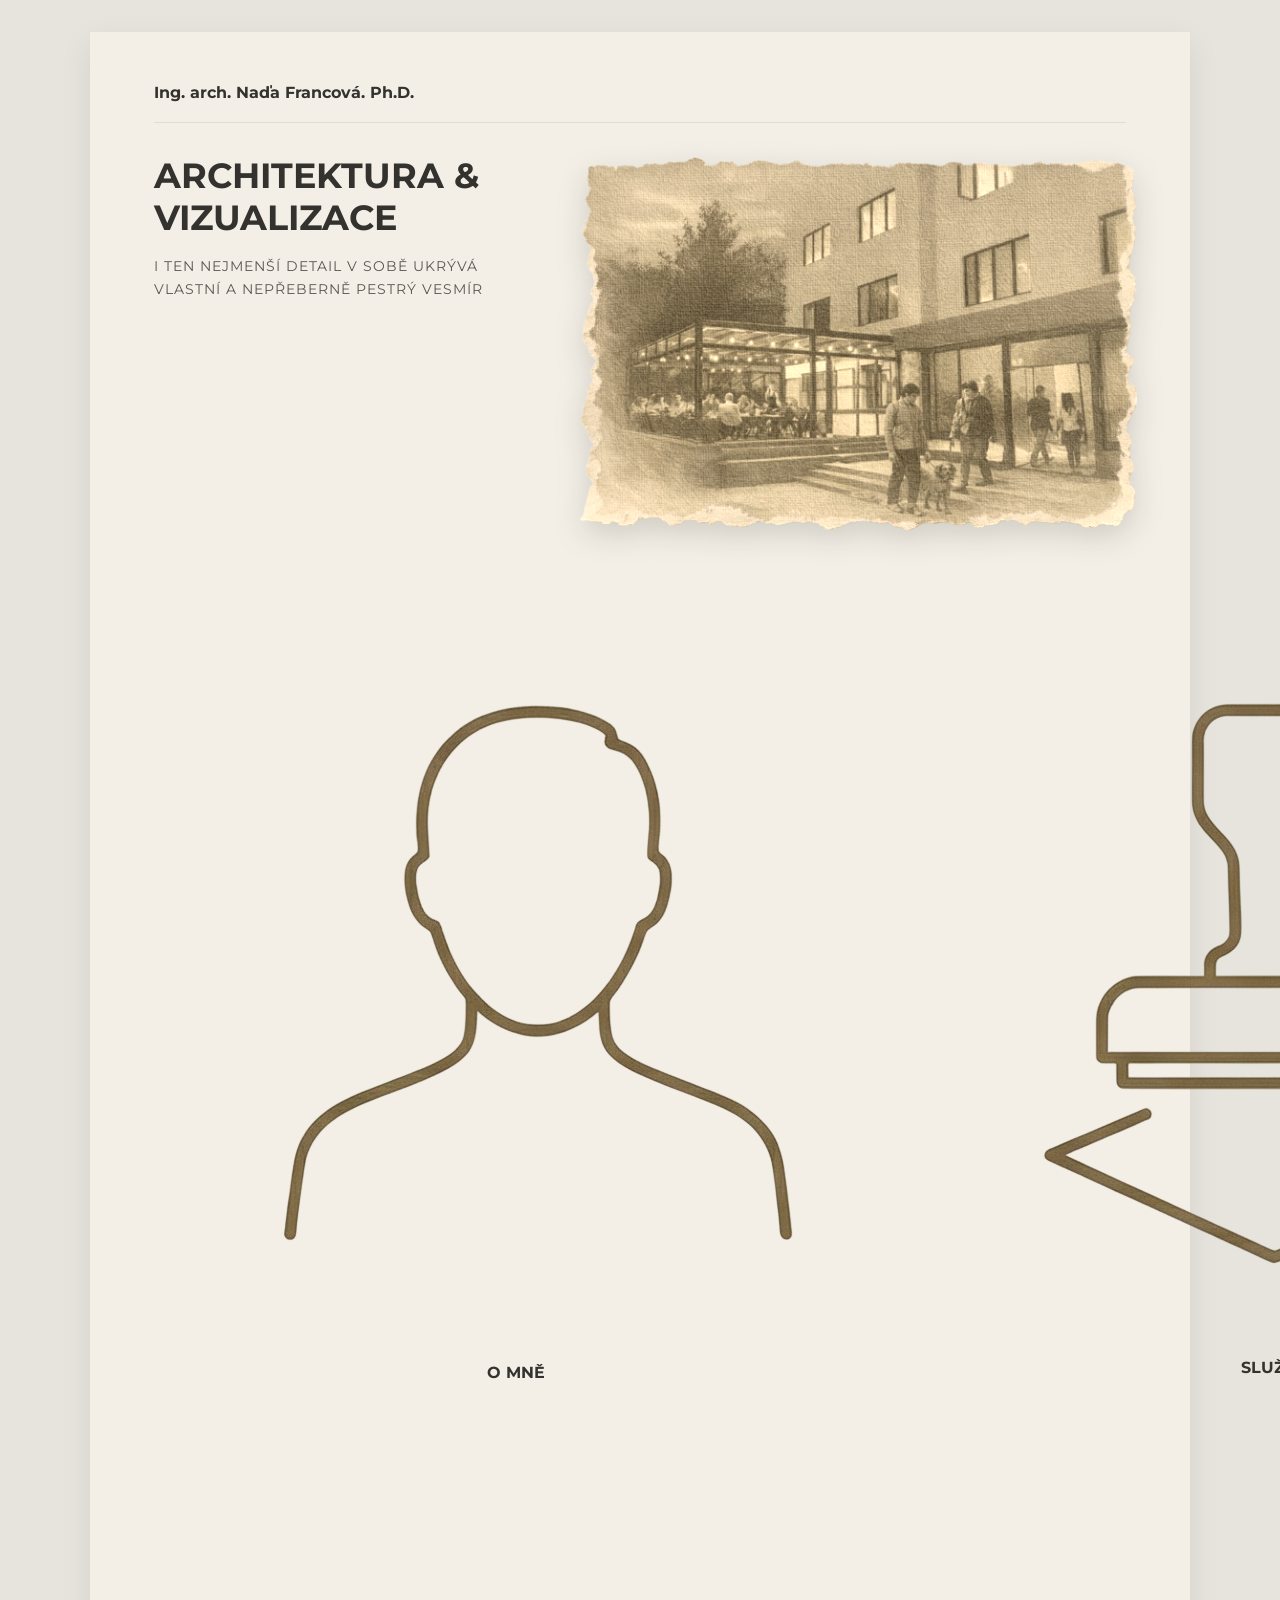
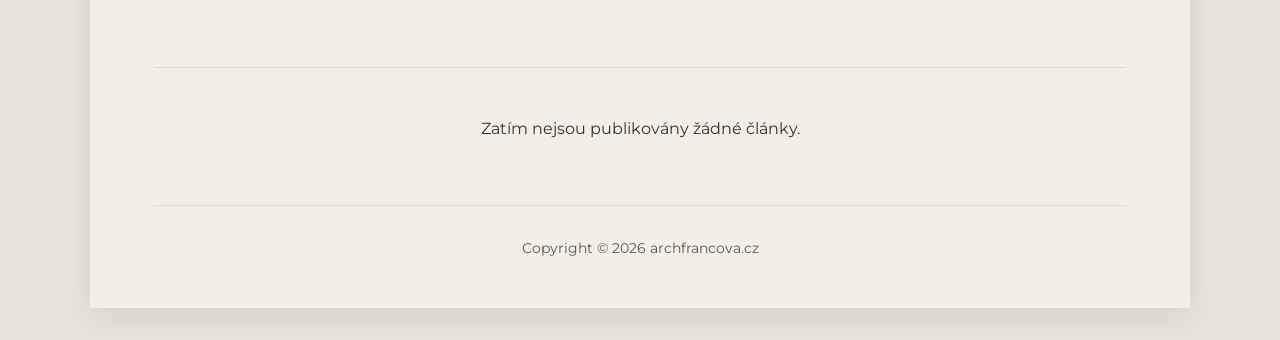
==== commit 7de54ed8: "Update index.html" ====
--- a/index.html
+++ b/index.html
@@ -26,33 +26,32 @@
         </div>
 
         <div class="content-wrapper">
-            <!-- Navigace vč. SVG Ikon -->
             <nav class="four-col-grid">
                 <div class="nav-item">
-                    <svg viewBox="0 0 24 24"><path d="M12 12c2.21 0 4-1.79 4-4s-1.79-4-4-4-4 1.79-4 4 1.79 4 4 4zm0 2c-2.67 0-8 1.34-8 4v2h16v-2c0-2.66-5.33-4-8-4z"/></svg>
+                    <img src="i1.png" alt="Ikona O mně" class="nav-icon">
                     <a href="o-mne.html">O MNĚ</a>
                 </div>
                 <div class="nav-item">
-                    <svg viewBox="0 0 24 24"><path d="M20 6h-4V4c0-1.11-.89-2-2-2h-4c-1.11 0-2 .89-2 2v2H4c-1.11 0-1.99.89-1.99 2L2 19c0 1.11.89 2 2 2h16c1.11 0 2-.89 2-2V8c0-1.11-.89-2-2-2zm-6 0h-4V4h4v2z"/></svg>
+                    <img src="i2.png" alt="Ikona Služby" class="nav-icon">
                     <a href="sluzby.html">SLUŽBY</a>
                 </div>
                 <div class="nav-item">
-                    <svg viewBox="0 0 24 24"><path d="M20 4H4c-1.1 0-2 .9-2 2v12c0 1.1.9 2 2 2h16c1.1 0 2-.9 2-2V6c0-1.1-.9-2-2-2zm0 14H4V6h16v12zM6 10h8v2H6v-2zm0 4h12v2H6v-2zm0-8h12v2H6V6z"/></svg>
+                    <img src="i3.png" alt="Ikona Blog" class="nav-icon">
                     <a href="blog.html">BLOG</a>
                 </div>
                 <div class="nav-item">
-                    <svg viewBox="0 0 24 24"><path d="M12 17.27L18.18 21l-1.64-7.03L22 9.24l-7.19-.61L12 2 9.19 8.63 2 9.24l5.46 4.73L5.82 21z"/></svg>
+                    <img src="i4.png" alt="Ikona Reference" class="nav-icon">
                     <a href="reference.html">REFERENCE</a>
                 </div>
             </nav>
 
             <div id="index-blog-grid" class="blog-posts">
-                <!-- Dynamicky plněno Javascriptem (3 sloupce, bez fotek) -->
+                <!-- Zde se načtou 3 nejnovější články -->
             </div>
         </div>
 
         <footer>
-            Copyright <a href="admin.html" class="stealth-link">©</a> Copyright © 2026 archfrancova.cz
+            Copyright <a href="admin.html" class="stealth-link">©</a> 2026 archfrancova.cz
         </footer>
     </main>
 </body>
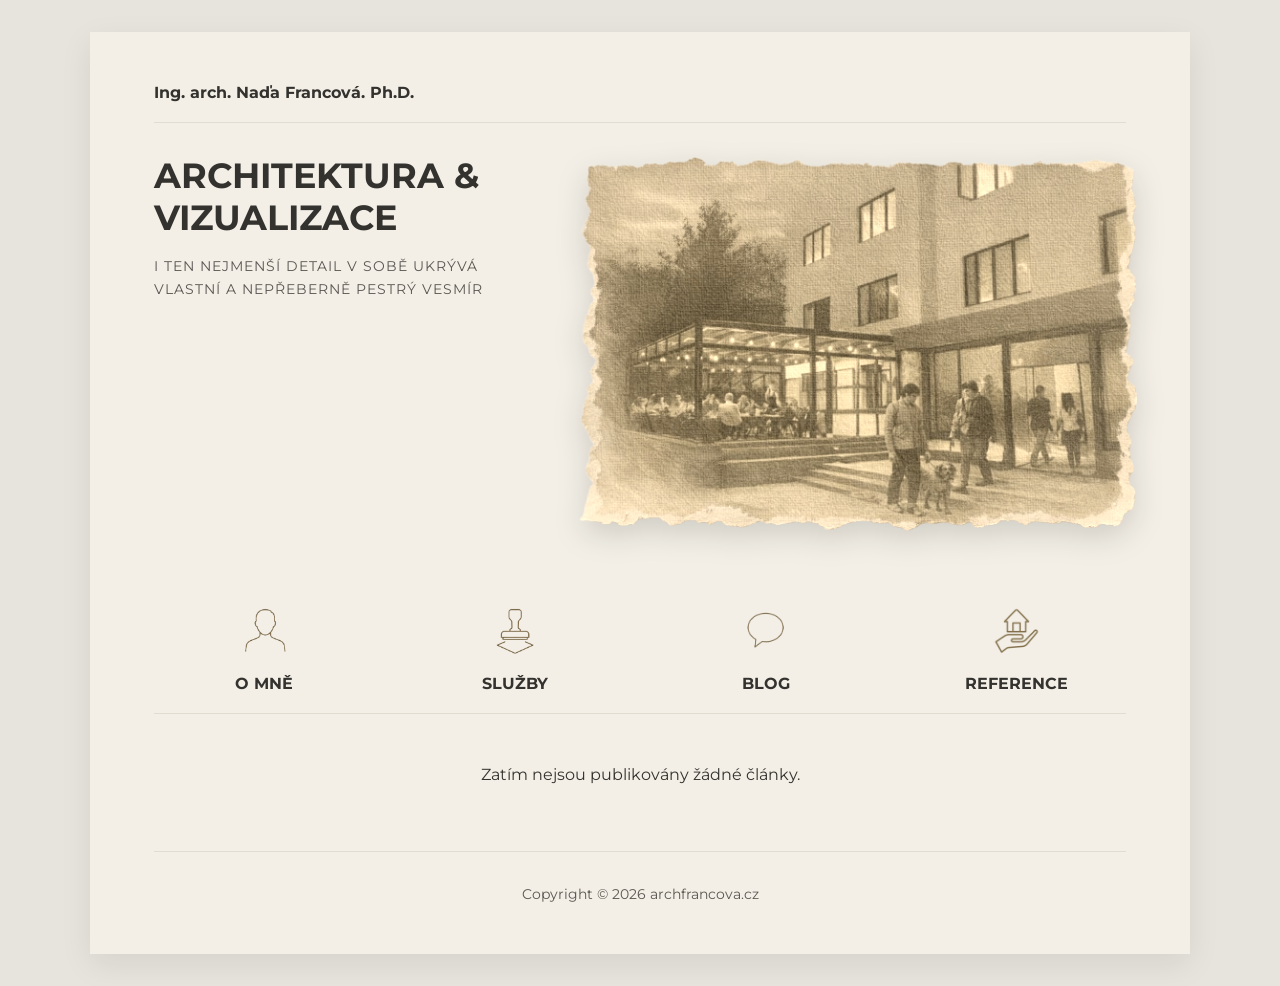
==== commit 00c84661: "Fix HTML syntax by removing unnecessary class attributes" ====
--- a/index.html
+++ b/index.html
@@ -28,19 +28,19 @@
         <div class="content-wrapper">
             <nav class="four-col-grid">
                 <div class="nav-item">
-                    <img src="i1.png" alt="Ikona O mně" class="nav-icon">
+                    <img src="i1.png" alt="Ikona O mně">
                     <a href="o-mne.html">O MNĚ</a>
                 </div>
                 <div class="nav-item">
-                    <img src="i2.png" alt="Ikona Služby" class="nav-icon">
+                    <img src="i2.png" alt="Ikona Služby">
                     <a href="sluzby.html">SLUŽBY</a>
                 </div>
                 <div class="nav-item">
-                    <img src="i3.png" alt="Ikona Blog" class="nav-icon">
+                    <img src="i3.png" alt="Ikona Blog">
                     <a href="blog.html">BLOG</a>
                 </div>
                 <div class="nav-item">
-                    <img src="i4.png" alt="Ikona Reference" class="nav-icon">
+                    <img src="i4.png" alt="Ikona Reference">
                     <a href="reference.html">REFERENCE</a>
                 </div>
             </nav>
--- a/style.css
+++ b/style.css
@@ -58,7 +58,6 @@
     filter: drop-shadow(0px 10px 15px rgba(0,0,0,0.15)) sepia(0.3);
 }
 
-/* Navigace s Ikonami */
 .four-col-grid {
     display: grid;
     grid-template-columns: repeat(4, 1fr);
@@ -74,15 +73,14 @@
     align-items: center;
     text-align: center;
 }
-.nav-item svg {
-    width: 32px;
-    height: 32px;
-    fill: var(--text-main);
-    margin-bottom: 0.5rem;
-    transition: fill 0.3s ease;
-}
-.nav-item:hover svg {
-    fill: #8b7d6b;
+
+/* STRIKTNÍ LIMIT VELIKOSTI IKON */
+.nav-item img {
+    width: 60px;
+    height: 60px;
+    object-fit: contain;
+    margin-bottom: 10px;
+    display: block;
 }
 
 .nav-item a {
@@ -96,7 +94,6 @@
     padding-bottom: 0.3rem;
 }
 
-/* Mřížka pro DOMOVSKOU STRÁNKU (index.html) - 3 sloupce na novinky */
 #index-blog-grid {
     display: grid;
     grid-template-columns: repeat(3, 1fr);
@@ -104,7 +101,6 @@
     border: none;
 }
 
-/* Mřížka pro BLOG STRÁNKU (blog.html) - 3 sloupce x 2 řádky */
 .three-col-grid {
     display: grid;
     grid-template-columns: repeat(3, 1fr);
@@ -112,7 +108,6 @@
     align-items: start;
 }
 
-/* Obrázek v mřížce u blogu */
 .blog-thumb {
     width: 100%;
     height: 200px;
@@ -121,14 +116,12 @@
     border-radius: 3px;
 }
 
-/* Karta článku */
 .post-card { display: flex; flex-direction: column; margin-bottom: 2rem; }
 .post-card h3 { margin-top: 0; margin-bottom: 0.5rem; font-size: 1.1rem; }
 .post-card h3 a { text-decoration: none; color: var(--text-main); border-bottom: 1px solid var(--text-main); }
 .post-card p { font-size: 0.9rem; color: var(--text-light); margin-bottom: 0.5rem; }
 .post-card time { font-size: 0.8rem; color: var(--text-light); }
 
-/* STRÁNKOVÁNÍ (Pagination) */
 .pagination {
     display: flex;
     justify-content: center;
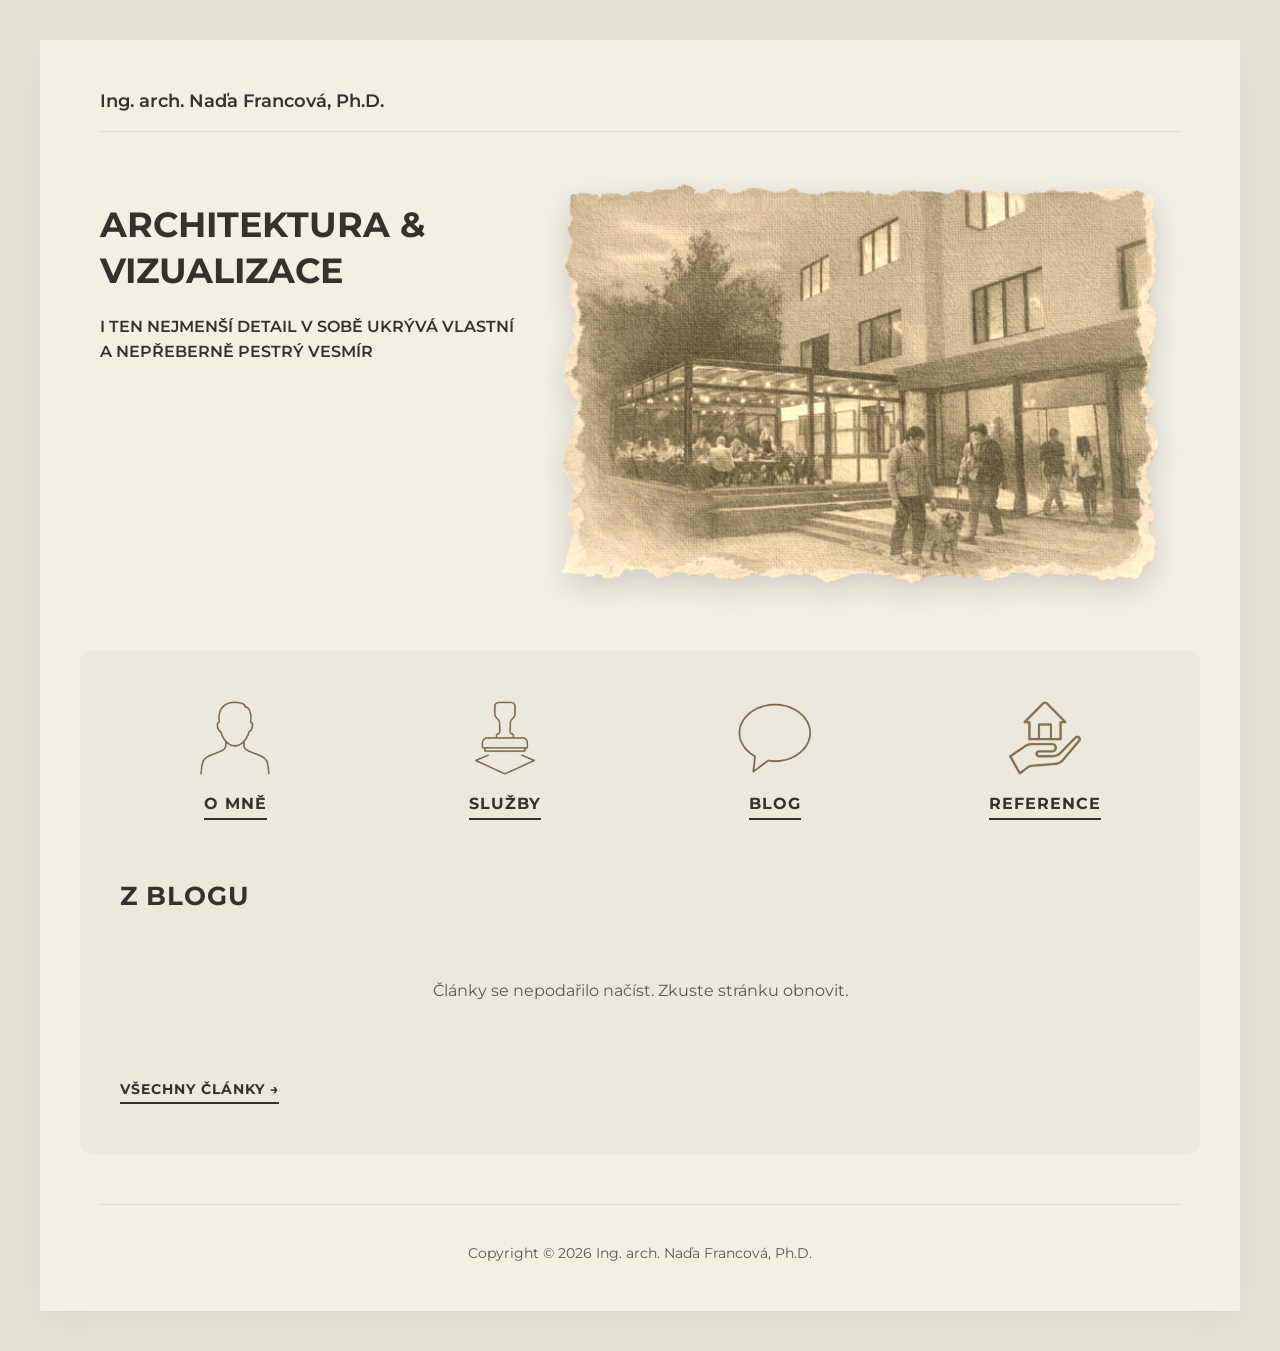
==== commit 5e587566: "Add files via upload" ====
--- a/index.html
+++ b/index.html
@@ -3,55 +3,55 @@
 <head>
     <meta charset="UTF-8">
     <meta name="viewport" content="width=device-width, initial-scale=1.0">
-    <title>Ing. arch. Naďa Francová. Ph.D.</title>
+    <title>Ing. arch. Naďa Francová, Ph.D.</title>
+    <meta name="description" content="Architektka a autorizovaná inženýrka ČKAIT. Projekty pro povolení záměru, inženýring, pasporty pozemků a staveb, technické poradenství a vizualizace.">
+    <link rel="icon" href="i1.png" type="image/png">
     <link rel="stylesheet" href="style.css">
     <script src="script.js" defer></script>
 </head>
 <body>
     <main class="container">
-        <div class="inner-content">
-            <header class="top-header">
-                <a href="index.html">Ing. arch. Naďa Francová. Ph.D.</a>
-            </header>
+        <header class="top-header">
+            <a href="index.html">Ing. arch. Naďa Francová, Ph.D.</a>
+        </header>
 
-            <section class="hero">
-                <div class="hero-text">
-                    <h1>ARCHITEKTURA &<br>VIZUALIZACE</h1>
-                    <p>I TEN NEJMENŠÍ DETAIL V SOBĚ UKRÝVÁ VLASTNÍ A NEPŘEBERNĚ PESTRÝ VESMÍR</p>
-                </div>
-                <div class="hero-image">
-                    <img src="nahled.png" alt="Architektura Vizualizace">
-                </div>
-            </section>
-        </div>
+        <section class="hero">
+            <div class="hero-text">
+                <h1>Architektura &amp;<br>vizualizace</h1>
+                <p>I ten nejmenší detail v sobě ukrývá vlastní a nepřeberně pestrý vesmír</p>
+            </div>
+            <div class="hero-image">
+                <img src="nahled.png" alt="Ukázka architektonické vizualizace" width="610" height="409">
+            </div>
+        </section>
 
         <div class="content-wrapper">
-            <nav class="four-col-grid">
-                <div class="nav-item">
-                    <img src="i1.png" alt="Ikona O mně">
-                    <a href="o-mne.html">O MNĚ</a>
-                </div>
-                <div class="nav-item">
-                    <img src="i2.png" alt="Ikona Služby">
-                    <a href="sluzby.html">SLUŽBY</a>
-                </div>
-                <div class="nav-item">
-                    <img src="i3.png" alt="Ikona Blog">
-                    <a href="blog.html">BLOG</a>
-                </div>
-                <div class="nav-item">
-                    <img src="i4.png" alt="Ikona Reference">
-                    <a href="reference.html">REFERENCE</a>
-                </div>
+            <nav class="icon-nav-container" aria-label="Rozcestník">
+                <a href="o-mne.html" class="nav-item">
+                    <img src="i1.png" alt="">
+                    <div class="nav-text">O mně</div>
+                </a>
+                <a href="sluzby.html" class="nav-item">
+                    <img src="i2.png" alt="">
+                    <div class="nav-text">Služby</div>
+                </a>
+                <a href="blog.html" class="nav-item">
+                    <img src="i3.png" alt="">
+                    <div class="nav-text">Blog</div>
+                </a>
+                <a href="reference.html" class="nav-item">
+                    <img src="i4.png" alt="">
+                    <div class="nav-text">Reference</div>
+                </a>
             </nav>
 
-            <div id="index-blog-grid" class="blog-posts">
-                <!-- Zde se načtou 3 nejnovější články -->
-            </div>
+            <h2 class="section-title">Z blogu</h2>
+            <div id="dynamic-blog-grid" data-limit="6"></div>
+            <a href="blog.html" id="blog-more" class="more-link" hidden>Všechny články →</a>
         </div>
 
         <footer>
-            Copyright <a href="admin.html" class="stealth-link">©</a> 2026 archfrancova.cz
+            Copyright <a href="admin.html" class="stealth-link">©</a> 2026 Ing. arch. Naďa Francová, Ph.D.
         </footer>
     </main>
 </body>
--- a/style.css
+++ b/style.css
@@ -1,70 +1,141 @@
-@import url('https://fonts.googleapis.com/css2?family=Montserrat:wght@400;700&display=swap');
+@import url('https://fonts.googleapis.com/css2?family=Montserrat:wght@400;600;700&display=swap');
 
 :root {
-    --bg-outer: #e6e4dc;
-    --bg-inner: #f3efe6;
+    --bg-outer: #e6e2d3;
+    --bg-inner: #f2efe4;
+    --bg-block: #ebe8dc;
     --text-main: #33322e;
-    --text-light: #5a5753;
+    --text-muted: #5a5753;
     --line-color: #dfdcd2;
-}
-
-* { box-sizing: border-box; }
+    --white: #ffffff;
+}
+
+*, *::before, *::after { box-sizing: border-box; }
 
 body {
     font-family: 'Montserrat', sans-serif;
-    background: var(--bg-outer);
-    color: var(--text-main);
     margin: 0;
-    padding: 2rem;
+    padding: 40px 20px;
+    background-color: var(--bg-outer);
+    color: var(--text-main);
+    min-height: 100vh;
+    -webkit-font-smoothing: antialiased;
+}
+
+img { max-width: 100%; }
+
+a { color: var(--text-main); }
+
+.container {
+    max-width: 1200px;
+    margin: 0 auto;
+    background-color: var(--bg-inner);
+    padding: 50px 60px;
+    box-shadow: 0 10px 30px rgba(0,0,0,0.05);
+    min-height: 90vh;
+    display: flex;
+    flex-direction: column;
+}
+
+/* --- HLAVIČKA --- */
+.top-header {
+    display: flex;
+    align-items: baseline;
+    justify-content: space-between;
+    flex-wrap: wrap;
+    gap: 12px 30px;
+    border-bottom: 1px solid var(--line-color);
+    padding-bottom: 20px;
+    margin-bottom: 50px;
+}
+
+.top-header a {
+    text-decoration: none;
+    color: var(--text-main);
+    font-weight: 600;
+    font-size: 1.1rem;
+}
+
+.top-nav {
+    display: flex;
+    flex-wrap: wrap;
+    gap: 8px 26px;
+}
+
+.top-nav a {
+    font-size: 0.8rem;
+    font-weight: 700;
+    text-transform: uppercase;
+    letter-spacing: 1px;
+    color: var(--text-muted);
+    padding-bottom: 3px;
+    border-bottom: 2px solid transparent;
+    transition: color 0.2s ease, border-color 0.2s ease;
+}
+
+.top-nav a:hover,
+.top-nav a[aria-current="page"] {
+    color: var(--text-main);
+    border-bottom-color: var(--text-main);
+}
+
+/* --- HERO SEKCE --- */
+.hero {
+    display: flex;
+    align-items: flex-start;
+    justify-content: space-between;
+    gap: 40px;
+    margin-bottom: 50px;
+}
+
+.hero-text {
+    flex: 1;
+    padding-top: 20px;
+}
+
+.hero-text h1 {
+    font-size: 2.2rem;
+    line-height: 1.3;
+    margin: 0 0 20px;
+    text-transform: uppercase;
+    font-weight: 700;
+}
+
+.hero-text p {
+    font-size: 1rem;
     line-height: 1.6;
-}
-
-.container {
-    max-width: 1100px;
-    margin: 0 auto;
-    background: var(--bg-inner);
-    padding: 3rem 4rem 1rem 4rem;
-    box-shadow: 0 10px 30px rgba(0,0,0,0.08);
-    animation: fadeIn 0.7s cubic-bezier(0.2, 0.8, 0.2, 1) forwards;
-}
-
-@keyframes fadeIn {
-    from { opacity: 0; transform: translateY(10px); filter: blur(3px); }
-    to { opacity: 1; transform: translateY(0); filter: blur(0); }
-}
-
-.top-header {
-    border-bottom: 1px solid var(--line-color);
-    padding-bottom: 1rem;
-    margin-bottom: 2rem;
-}
-.top-header a {
-    text-decoration: none;
-    color: var(--text-main);
-    font-weight: 700;
-}
-
-.hero {
-    display: flex;
-    gap: 2rem;
-    margin-bottom: 3rem;
-}
-.hero-text { flex: 0 0 40%; }
-.hero-text h1 { font-size: 2.2rem; margin: 0 0 1rem 0; line-height: 1.2; }
-.hero-text p { font-size: 0.9rem; letter-spacing: 1px; color: var(--text-light); }
-.hero-image { flex: 0 0 60%; }
+    text-transform: uppercase;
+    font-weight: 600;
+    margin: 0;
+}
+
+.hero-image {
+    flex: 1.5;
+    display: flex;
+    justify-content: flex-end;
+}
+
 .hero-image img {
     width: 100%;
+    height: auto;
+    display: block;
     filter: drop-shadow(0px 10px 15px rgba(0,0,0,0.15)) sepia(0.3);
 }
 
-.four-col-grid {
+.content-wrapper {
+    background-color: var(--bg-block);
+    border-radius: 12px;
+    padding: 50px 40px;
+    margin: 0 -20px 50px;
+}
+
+/* --- IKONOVÁ NAVIGACE --- */
+.icon-nav-container {
     display: grid;
     grid-template-columns: repeat(4, 1fr);
-    gap: 2rem;
-    border-bottom: 1px solid var(--line-color);
-    padding-bottom: 1rem;
-    margin-bottom: 2rem;
+    gap: 40px;
+    margin-bottom: 60px;
+    justify-items: center;
 }
 
 .nav-item {
@@ -72,128 +143,322 @@
     flex-direction: column;
     align-items: center;
     text-align: center;
-}
-
-/* STRIKTNÍ LIMIT VELIKOSTI IKON */
+    text-decoration: none;
+    color: var(--text-main);
+    transition: opacity 0.2s ease;
+}
+
+.nav-item:hover { opacity: 0.7; }
+
 .nav-item img {
-    width: 60px;
-    height: 60px;
+    width: 76px;
+    height: 76px;
     object-fit: contain;
-    margin-bottom: 10px;
     display: block;
-}
-
-.nav-item a {
-    text-decoration: none;
-    color: var(--text-main);
-    font-weight: 700;
-    text-transform: uppercase;
-}
-.nav-item a.active {
+    margin-bottom: 18px;
+}
+
+.nav-text {
+    font-weight: 700;
+    text-transform: uppercase;
     border-bottom: 2px solid var(--text-main);
-    padding-bottom: 0.3rem;
-}
-
-#index-blog-grid {
-    display: grid;
-    grid-template-columns: repeat(3, 1fr);
-    gap: 2rem;
-    border: none;
+    padding-bottom: 5px;
+    letter-spacing: 1px;
+}
+
+/* --- BLOG MŘÍŽKA --- */
+.section-title {
+    font-size: 1.6rem;
+    font-weight: 700;
+    text-transform: uppercase;
+    letter-spacing: 1px;
+    margin: 0 0 30px;
 }
 
 .three-col-grid {
     display: grid;
     grid-template-columns: repeat(3, 1fr);
-    gap: 3rem 2rem;
-    align-items: start;
-}
-
-.blog-thumb {
-    width: 100%;
-    height: 200px;
+    gap: 40px;
+}
+
+.blog-status {
+    grid-column: 1 / -1;
+    text-align: center;
+    color: var(--text-muted);
+    padding: 40px 0;
+    margin: 0;
+}
+
+.post-card {
+    display: flex;
+    flex-direction: column;
+    background: var(--white);
+    border: 1px solid var(--line-color);
+    border-radius: 12px;
+    overflow: hidden;
+    box-shadow: 0 4px 15px rgba(0,0,0,0.03);
+    transition: transform 0.2s ease, box-shadow 0.2s ease;
+}
+
+.post-card:hover {
+    transform: translateY(-5px);
+    box-shadow: 0 10px 25px rgba(0,0,0,0.06);
+}
+
+.post-card > a { display: block; }
+
+.blog-card-img {
+    width: 100%;
+    height: 240px;
     object-fit: cover;
-    margin-bottom: 1rem;
-    border-radius: 3px;
-}
-
-.post-card { display: flex; flex-direction: column; margin-bottom: 2rem; }
-.post-card h3 { margin-top: 0; margin-bottom: 0.5rem; font-size: 1.1rem; }
-.post-card h3 a { text-decoration: none; color: var(--text-main); border-bottom: 1px solid var(--text-main); }
-.post-card p { font-size: 0.9rem; color: var(--text-light); margin-bottom: 0.5rem; }
-.post-card time { font-size: 0.8rem; color: var(--text-light); }
-
-.pagination {
-    display: flex;
-    justify-content: center;
-    gap: 0.5rem;
-    margin-top: 4rem;
-    padding-top: 2rem;
-    border-top: 1px solid var(--line-color);
-}
-.pagination button {
-    background: transparent;
+    display: block;
+    background: var(--bg-outer);
+    border-bottom: 1px solid var(--line-color);
+}
+
+.blog-card-img.is-placeholder {
+    object-fit: contain;
+    padding: 20px;
+    filter: sepia(0.3);
+}
+
+.post-card-content {
+    padding: 25px;
+    display: flex;
+    flex-direction: column;
+    flex-grow: 1;
+}
+
+.blog-category {
+    font-size: 0.8rem;
+    font-weight: 700;
+    text-transform: uppercase;
+    color: var(--text-muted);
+    margin-bottom: 10px;
+    letter-spacing: 0.5px;
+}
+
+.post-card-content h3 {
+    margin: 0 0 15px 0;
+    font-size: 1.2rem;
+    line-height: 1.4;
+}
+
+.post-card-content h3 a {
+    color: var(--text-main);
+    text-decoration: none;
+    transition: opacity 0.2s;
+}
+
+.post-card-content h3 a:hover { opacity: 0.7; }
+
+.post-card-content p {
+    font-size: 0.95rem;
+    line-height: 1.6;
+    margin: 0;
+    color: var(--text-main);
+}
+
+.more-link {
+    display: inline-block;
+    margin-top: 40px;
+    font-weight: 700;
+    text-transform: uppercase;
+    letter-spacing: 1px;
+    font-size: 0.9rem;
+    text-decoration: none;
+    border-bottom: 2px solid var(--text-main);
+    padding-bottom: 4px;
+}
+
+.more-link:hover { opacity: 0.7; }
+
+.blog-page { margin-bottom: 60px; }
+
+/* --- OBSAHOVÉ STRÁNKY --- */
+.page-text {
+    line-height: 1.8;
+    font-size: 1rem;
+    color: var(--text-main);
+    width: 100%;
+    max-width: 860px;
+    margin: 0 auto 60px;
+}
+
+.page-text h3 {
+    margin-top: 2.2rem;
+    margin-bottom: 0.8rem;
+    font-size: 1.2rem;
+}
+
+.page-text h3:first-child { margin-top: 0; }
+
+.page-text ul { padding-left: 20px; }
+
+.page-text li { margin-bottom: 4px; }
+
+.page-banner {
+    width: 100%;
+    max-height: 400px;
+    object-fit: cover;
+    margin-bottom: 30px;
+    border-radius: 8px;
+    display: block;
+}
+
+/* --- ČLÁNEK --- */
+#dynamic-article {
+    line-height: 1.8;
+    width: 100%;
+    max-width: 860px;
+    margin: 0 auto 60px;
+    min-height: 40vh;
+}
+
+.back-link {
+    display: inline-block;
+    font-size: 0.85rem;
+    font-weight: 700;
+    text-transform: uppercase;
+    letter-spacing: 1px;
+    text-decoration: none;
+    color: var(--text-muted);
+    margin-bottom: 25px;
+}
+
+.back-link:hover { color: var(--text-main); }
+
+#dynamic-article h1 {
+    font-size: 2.2rem;
+    line-height: 1.3;
+    margin: 0 0 10px;
+}
+
+#dynamic-article .meta {
+    color: var(--text-muted);
+    font-weight: 600;
+    margin-bottom: 30px;
+}
+
+#dynamic-article h2 {
+    font-size: 1.45rem;
+    line-height: 1.35;
+    margin: 2.4rem 0 0.8rem;
+}
+
+#dynamic-article h3 {
+    font-size: 1.2rem;
+    margin: 2rem 0 0.6rem;
+}
+
+#dynamic-article p { margin: 0 0 1.1rem; }
+
+#dynamic-article ul,
+#dynamic-article ol { padding-left: 22px; margin: 0 0 1.2rem; }
+
+#dynamic-article li { margin-bottom: 6px; }
+
+#dynamic-article img {
+    max-width: 100%;
+    height: auto;
+    border-radius: 8px;
+    margin: 20px 0;
+}
+
+#dynamic-article .article-cover {
+    width: 100%;
+    max-height: 460px;
+    object-fit: cover;
+    margin: 0 0 30px;
+}
+
+#dynamic-article img[style*="float: left"] { margin: 6px 24px 12px 0; }
+#dynamic-article img[style*="float: right"] { margin: 6px 0 12px 24px; }
+
+#dynamic-article figure { margin: 24px 0; }
+#dynamic-article figure img { margin: 0; }
+#dynamic-article figcaption {
+    font-size: 0.85rem;
+    color: var(--text-muted);
+    margin-top: 8px;
+}
+
+#dynamic-article blockquote {
+    margin: 1.5rem 0;
+    padding: 4px 0 4px 20px;
+    border-left: 3px solid var(--text-main);
+    color: var(--text-muted);
+}
+
+#dynamic-article a { text-decoration: underline; text-underline-offset: 3px; }
+
+#dynamic-article iframe { max-width: 100%; border: 0; border-radius: 8px; }
+
+.table-wrap { overflow-x: auto; margin: 1.5rem 0; }
+
+#dynamic-article table {
+    width: 100%;
+    border-collapse: collapse;
+    background: var(--white);
+    font-size: 0.92rem;
+    line-height: 1.5;
+}
+
+#dynamic-article th,
+#dynamic-article td {
     border: 1px solid var(--line-color);
-    padding: 0.5rem 1rem;
-    cursor: pointer;
-    font-family: inherit;
-    color: var(--text-light);
-    border-radius: 3px;
-}
-.pagination button:hover { background: var(--bg-outer); }
-.pagination button.active-page {
-    background: var(--text-main);
-    color: white;
-    border-color: var(--text-main);
-}
-
-.page-text { max-width: 800px; }
-.meta { color: var(--text-light); font-size: 0.9rem; margin-bottom: 2rem; }
-
+    padding: 10px 12px;
+    text-align: left;
+    vertical-align: top;
+}
+
+#dynamic-article th {
+    background: var(--bg-block);
+    font-weight: 700;
+}
+
+#dynamic-article::after { content: ""; display: block; clear: both; }
+
+/* --- PATIČKA --- */
 footer {
     text-align: center;
+    padding-top: 40px;
     border-top: 1px solid var(--line-color);
-    padding: 2rem 0;
-    margin-top: 3rem;
     font-size: 0.85rem;
-    color: var(--text-light);
-}
-.stealth-link { text-decoration: none; color: inherit; cursor: text; }
-
-.admin-form input, .admin-form textarea, .admin-form select {
-    width: 100%;
-    padding: 0.8rem;
-    margin-bottom: 1rem;
-    border: 1px solid var(--line-color);
-    font-family: inherit;
-    background: transparent;
-}
-.admin-form button[type="submit"] {
-    background: var(--text-main);
-    color: white;
-    padding: 1rem 2rem;
-    border: none;
-    cursor: pointer;
-    font-family: inherit;
-    font-weight: bold;
-    transition: background 0.3s;
-}
-.admin-post-list { list-style: none; padding: 0; }
-.admin-post-item {
-    display: flex;
-    justify-content: space-between;
-    align-items: center;
-    padding: 1rem 0;
-    border-bottom: 1px solid var(--line-color);
-}
-.delete-btn { background: #d9534f; color: white; border: none; padding: 5px 10px; cursor: pointer; border-radius: 3px; margin-left: 5px; }
-.edit-btn { background: #f0ad4e; color: white; border: none; padding: 5px 10px; cursor: pointer; border-radius: 3px; }
-
+    color: var(--text-muted);
+    margin-top: auto;
+}
+
+.stealth-link {
+    color: inherit;
+    text-decoration: none;
+    cursor: text;
+}
+
+/* --- RESPONZIVITA --- */
 @media (max-width: 900px) {
-    .four-col-grid { grid-template-columns: repeat(2, 1fr); }
-    .three-col-grid, #index-blog-grid { grid-template-columns: repeat(2, 1fr); }
-}
-@media (max-width: 600px) {
-    .four-col-grid { grid-template-columns: 1fr; }
-    .three-col-grid, #index-blog-grid { grid-template-columns: 1fr; }
-    .hero { flex-direction: column; }
-}
+    .container { padding: 30px 20px; }
+    .hero { flex-direction: column; gap: 20px; }
+    .hero-image { order: -1; }
+    .hero-text { padding-top: 0; }
+    .icon-nav-container { grid-template-columns: repeat(2, 1fr); gap: 30px 15px; }
+    .three-col-grid { grid-template-columns: repeat(2, 1fr); gap: 24px; }
+    .content-wrapper { padding: 30px 20px; margin: 0 0 40px; }
+}
+
+@media (max-width: 640px) {
+    body { padding: 0; }
+    .container { min-height: 100vh; box-shadow: none; padding: 24px 16px; }
+    .top-header { margin-bottom: 30px; }
+    .hero-text h1 { font-size: 1.6rem; }
+    .hero-text p { font-size: 0.9rem; }
+    .three-col-grid { grid-template-columns: 1fr; }
+    .blog-card-img { height: 200px; }
+    .nav-item img { width: 60px; height: 60px; margin-bottom: 14px; }
+    .nav-text { font-size: 0.85rem; }
+    .content-wrapper { padding: 24px 16px; margin: 0 -8px 30px; }
+    #dynamic-article h1 { font-size: 1.6rem; }
+    #dynamic-article h2 { font-size: 1.25rem; }
+    #dynamic-article img[style*="float"] { float: none !important; margin: 20px 0 !important; }
+    .section-title { font-size: 1.3rem; }
+}
